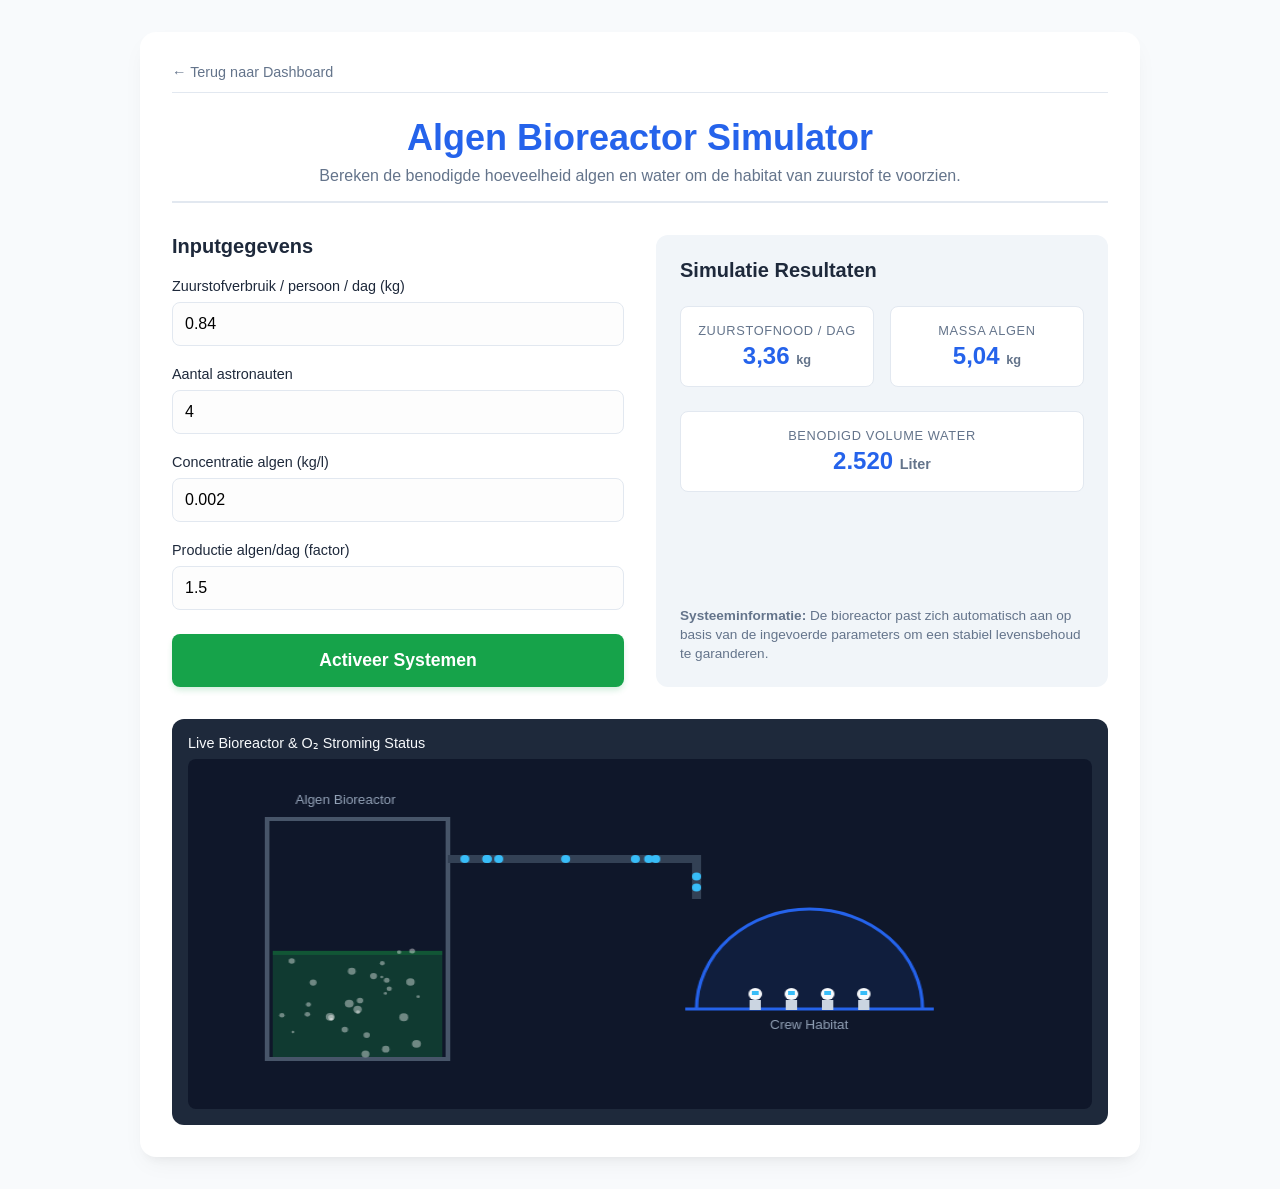
==== Algen.html @ 49cfaa6b "Add multiple simulation and visualization modules for lunar exploration - Implemented Catapult Traje" ====
<!DOCTYPE html>
<html lang="nl">
<head>
    <meta charset="UTF-8">
    <meta name="viewport" content="width=device-width, initial-scale=1.0">
    <title>Algen Bioreactor & Habitat Simulator</title>
    <link rel="stylesheet" href="style.css">
</head>
<body>

    <div class="container">
    <div class="nav-bar">
        <a href="index.html" class="nav-back-btn">← Terug naar Dashboard</a>
    </div>
    <header>
        <h1>Algen Bioreactor Simulator</h1>
            <p>Bereken de benodigde hoeveelheid algen en water om de habitat van zuurstof te voorzien.</p>
        </header>
        
        <div class="main-layout">
            <div>
                <h2 class="section-title">Inputgegevens</h2>
                
                <div class="input-group">
                    <label for="zuurstofverbruik">Zuurstofverbruik / persoon / dag (kg)</label>
                    <input type="number" id="zuurstofverbruik" value="0.84" step="0.01" min="0">
                </div>
                
                <div class="input-group">
                    <label for="astronauten">Aantal astronauten</label>
                    <input type="number" id="astronauten" value="4" step="1" min="0">
                </div>
                
                <div class="input-group">
                    <label for="concentratie">Concentratie algen (kg/l)</label>
                    <input type="number" id="concentratie" value="0.002" step="0.0001" min="0.00001">
                </div>
                
                <div class="input-group">
                    <label for="productie">Productie algen/dag (factor)</label>
                    <input type="number" id="productie" value="1.5" step="0.1" min="0">
                </div>
                
                <button class="launch-btn" id="launchBtn">Activeer Systemen</button>
            </div>
            
            <div class="output-card">
                <div>
                    <h2 class="section-title" style="color: var(--text-main); margin-bottom: 1.5rem;">Simulatie Resultaten</h2>
                    <div class="output-grid">
                        <div class="output-box">
                            <div class="label">Zuurstofnood / dag</div>
                            <div class="value"><span id="outZuurstofnood">0.00</span> <span style="font-size: 0.8rem; color: var(--text-muted);">kg</span></div>
                        </div>
                        <div class="output-box">
                            <div class="label">Massa algen</div>
                            <div class="value"><span id="outMassaAlgen">0.00</span> <span style="font-size: 0.8rem; color: var(--text-muted);">kg</span></div>
                        </div>
                        <div class="output-box" style="grid-column: span 2; margin-top: 0.5rem;">
                            <div class="label">Benodigd volume water</div>
                            <div class="value"><span id="outVolumeWater">0.00</span> <span style="font-size: 0.9rem; color: var(--text-muted);">Liter</span></div>
                        </div>
                    </div>
                </div>
                
                <div style="margin-top: 2rem; font-size: 0.85rem; color: var(--text-muted); line-height: 1.4;">
                    <strong>Systeeminformatie:</strong> De bioreactor past zich automatisch aan op basis van de ingevoerde parameters om een stabiel levensbehoud te garanderen.
                </div>
            </div>
            
            <div class="visualizer-container">
                <div class="visualizer-title">Live Bioreactor & O₂ Stroming Status</div>
                <canvas id="bioreactorCanvas" width="800" height="350"></canvas>
            </div>
        </div>
    </div>

    <script>
        // DOM Elementen koppelen
        const inputZuurstof = document.getElementById('zuurstofverbruik');
        const inputAstronauten = document.getElementById('astronauten');
        const inputConcentratie = document.getElementById('concentratie');
        const inputProductie = document.getElementById('productie');
        const launchBtn = document.getElementById('launchBtn');

        const outZuurstofnood = document.getElementById('outZuurstofnood');
        const outMassaAlgen = document.getElementById('outMassaAlgen');
        const outVolumeWater = document.getElementById('outVolumeWater');

        const canvas = document.getElementById('bioreactorCanvas');
        const ctx = canvas.getContext('2d');

        // Animatie variabelen
        let systemActive = true;
        let bubbles = [];
        let oxygenParticles = [];
        let dynamicWaterLevel = 0; // Groeit naar het juiste niveau toe

        // Bubbles generator voor in de bioreactor tank
        for(let i = 0; i < 30; i++) {
            bubbles.push({
                x: 80 + Math.random() * 140,
                y: Math.random() * 250 + 70,
                speed: 0.5 + Math.random() * 1.5,
                radius: 1 + Math.random() * 3
            });
        }

        // Berekeningen uitvoeren op basis van spreadsheet formules
        function calculate() {
            const zuurstofPerPersoon = parseFloat(inputZuurstof.value) || 0;
            const aantalAstronauten = parseFloat(inputAstronauten.value) || 0;
            const concentratie = parseFloat(inputConcentratie.value) || 1;
            const productieFactor = parseFloat(inputProductie.value) || 0;

            // Formules:
            // zuurstofnood/dag = aantal astronauten * zuurstofverbruik
            const zuurstofnood = aantalAstronauten * zuurstofPerPersoon;
            
            // massa algen = zuurstofnood * productie algen/dag factor
            const massaAlgen = zuurstofnood * productieFactor;
            
            // volume water = massa algen / concentratie algen
            const volumeWater = concentratie > 0 ? (massaAlgen / concentratie) : 0;

            // Updates naar het scherm schrijven (met nette decimalen)
            outZuurstofnood.textContent = zuurstofnood.toLocaleString('nl-NL', { minimumFractionDigits: 2, maximumFractionDigits: 2 });
            outMassaAlgen.textContent = massaAlgen.toLocaleString('nl-NL', { minimumFractionDigits: 2, maximumFractionDigits: 2 });
            outVolumeWater.textContent = volumeWater.toLocaleString('nl-NL', { minimumFractionDigits: 0, maximumFractionDigits: 0 });

            return { volumeWater, aantalAstronauten };
        }

        // Klik-event voor de activatieknop
        launchBtn.addEventListener('click', () => {
            systemActive = !systemActive;
            launchBtn.textContent = systemActive ? "Deactiveer Systemen" : "Activeer Systemen";
            launchBtn.style.backgroundColor = systemActive ? "var(--success)" : "var(--text-muted)";
        });

        // Automatisch herberekenen bij input wijzigingen
        [inputZuurstof, inputAstronauten, inputConcentratie, inputProductie].forEach(input => {
            input.addEventListener('input', calculate);
        });

        // Animatie Loop
        function drawSimulation() {
            const data = calculate();
            
            // Canvas opschonen
            ctx.clearRect(0, 0, canvas.width, canvas.height);

            // Doel-vloeistofhoogte bepalen op basis van het berekende water volume (geschaald)
            const targetLevel = Math.min(220, (data.volumeWater / 5000) * 220);
            dynamicWaterLevel += (targetLevel - dynamicWaterLevel) * 0.05; // Soepele transitie

            // --- 1. TEKEN DE BIOREACTOR TANK (LINKS) ---
            const tankX = 70;
            const tankY = 60;
            const tankWidth = 160;
            const tankHeight = 240;

            // Algenvloeistof binnenin de tank
            if (dynamicWaterLevel > 5) {
                ctx.fillStyle = 'rgba(22, 163, 74, 0.25)'; // Algen groen
                ctx.fillRect(tankX + 5, tankY + tankHeight - dynamicWaterLevel, tankWidth - 10, dynamicWaterLevel);
                
                // Extra felle groene gloed aan de oppervlakte
                ctx.fillStyle = 'rgba(21, 128, 61, 0.4)';
                ctx.fillRect(tankX + 5, tankY + tankHeight - dynamicWaterLevel, tankWidth - 10, 4);
            }

            // De glazen tank structuur zelf
            ctx.strokeStyle = '#475569';
            ctx.lineWidth = 4;
            ctx.strokeRect(tankX, tankY, tankWidth, tankHeight);

            // Bellen animatie in de tank (alleen als het systeem actief is en er water is)
            if (systemActive && dynamicWaterLevel > 20) {
                bubbles.forEach(b => {
                    ctx.beginPath();
                    ctx.arc(b.x, b.y, b.radius, 0, 2 * Math.PI);
                    ctx.fillStyle = 'rgba(255, 255, 255, 0.4)';
                    ctx.fill();

                    // Beweeg omhoog
                    b.y -= b.speed;
                    // Reset bel naar de bodem als hij boven het waterniveau uitkomt
                    if (b.y < (tankY + tankHeight - dynamicWaterLevel)) {
                        b.y = tankY + tankHeight - 5;
                        b.x = tankX + 10 + Math.random() * (tankWidth - 20);
                    }
                });
            }

            // Tank Labels
            ctx.fillStyle = '#94a3b8';
            ctx.font = '12px sans-serif';
            ctx.fillText("Algen Bioreactor", tankX + 25, tankY - 15);

            // --- 2. TEKEN DE TRANSITIE-LEIDINGEN ---
            ctx.beginPath();
            ctx.moveTo(tankX + tankWidth, tankY + 40);
            ctx.lineTo(450, tankY + 40);
            ctx.lineTo(450, 140);
            ctx.strokeStyle = '#334155';
            ctx.lineWidth = 8;
            ctx.stroke();

            // Zuurstofdeeltjes die door de buis stromen naar de habitat
            if (systemActive && data.aantalAstronauten > 0 && data.volumeWater > 0) {
                if (Math.random() < 0.15) {
                    oxygenParticles.push({ progress: 0, speed: 0.01 + Math.random() * 0.01 });
                }

                oxygenParticles.forEach((p, index) => {
                    p.progress += p.speed;
                    if (p.progress > 1) {
                        oxygenParticles.splice(index, 1);
                        return;
                    }

                    // Bereken huidige positie op de knik-buis
                    let ox, oy;
                    if (p.progress < 0.7) {
                        // Horizontaal segment
                        let segmentProg = p.progress / 0.7;
                        ox = (tankX + tankWidth) + segmentProg * (450 - (tankX + tankWidth));
                        oy = tankY + 40;
                    } else {
                        // Verticaal segment
                        let segmentProg = (p.progress - 0.7) / 0.3;
                        ox = 450;
                        oy = (tankY + 40) + segmentProg * (140 - (tankY + 40));
                    }

                    ctx.beginPath();
                    ctx.arc(ox, oy, 4, 0, 2 * Math.PI);
                    ctx.fillStyle = '#38bdf8'; // Zuurstof cyan/blauw
                    ctx.fill();
                });
            }

            // --- 3. TEKEN DE HABITAT / CREW (RECHTS) ---
            const habX = 450;
            const habY = 140;
            
            // Koepel / Habitat basis
            ctx.beginPath();
            ctx.arc(habX + 100, habY + 110, 100, Math.PI, 2 * Math.PI);
            ctx.fillStyle = 'rgba(37, 99, 235, 0.1)';
            ctx.fill();
            ctx.strokeStyle = '#2563eb';
            ctx.lineWidth = 3;
            ctx.stroke();

            // Grondlijn habitat
            ctx.beginPath();
            ctx.moveTo(habX - 10, habY + 110);
            ctx.lineTo(habX + 210, habY + 110);
            ctx.stroke();

            ctx.fillStyle = '#94a3b8';
            ctx.fillText("Crew Habitat", habX + 65, habY + 130);

            // Astronauten poppetjes tekenen op basis van aantal
            let actieveAstronauten = Math.min(8, data.aantalAstronauten); // Maximaal 8 visueel tekenen
            for (let i = 0; i < actieveAstronauten; i++) {
                let spacing = 160 / (actieveAstronauten + 1);
                let astX = habX + 20 + (spacing * (i + 1));
                let astY = habY + 95;

                // Hoofd
                ctx.beginPath();
                ctx.arc(astX, astY, 6, 0, 2 * Math.PI);
                ctx.fillStyle = '#f8fafc';
                ctx.fill();
                // Pak/Lichaam
                ctx.fillStyle = '#cbd5e1';
                ctx.fillRect(astX - 5, astY + 6, 10, 10);
                // Visor helm
                ctx.fillStyle = '#38bdf8';
                ctx.fillRect(astX - 3, astY - 3, 6, 4);
            }

            requestAnimationFrame(drawSimulation);
        }

        // Start het script direct op
        calculate();
        requestAnimationFrame(drawSimulation);
    </script>
</body>
</html>
---- style.css ----
:root {
            --primary: #2563eb;
            --primary-hover: #1d4ed8;
            --success: #16a34a;
            --success-hover: #15803d;
            --background: #f8fafc;
            --card-bg: #ffffff;
            --text-main: #1e293b;
            --text-muted: #64748b;
            --border: #e2e8f0;
        }

        * {
            box-sizing: border-box;
            margin: 0;
            padding: 0;
            font-family: 'Segoe UI', Tahoma, Geneva, Verdana, sans-serif;
        }

        body {
            background-color: var(--background);
            color: var(--text-main);
            padding: 2rem 1rem;
            display: flex;
            justify-content: center;
            align-items: center;
            min-height: 100vh;
        }

        .container {
            width: 100%;
            max-width: 1000px;
            background: var(--card-bg);
            padding: 2rem;
            border-radius: 16px;
            box-shadow: 0 10px 25px -5px rgba(0, 0, 0, 0.05), 0 8px 10px -6px rgba(0, 0, 0, 0.05);
        }

        header {
            margin-bottom: 2rem;
            text-align: center;
            border-bottom: 2px solid var(--border);
            padding-bottom: 1rem;
        }

        header h1 {
            color: var(--primary);
            font-size: 2.25rem;
            margin-bottom: 0.5rem;
        }

        header p {
            color: var(--text-muted);
            font-size: 1rem;
        }

        .main-layout {
            display: grid;
            grid-template-columns: 1fr;
            gap: 2rem;
        }

        @media (min-width: 768px) {
            .main-layout {
                grid-template-columns: 1fr 1fr;
            }
        }

        .section-title {
            font-size: 1.25rem;
            margin-bottom: 1.25rem;
            color: var(--text-main);
            font-weight: 600;
        }

        .input-group {
            margin-bottom: 1.25rem;
        }

        .input-group label {
            display: block;
            font-size: 0.9rem;
            font-weight: 500;
            margin-bottom: 0.5rem;
            color: var(--text-main);
        }

        .input-group input {
            width: 100%;
            padding: 0.75rem;
            border: 1px solid var(--border);
            border-radius: 8px;
            font-size: 1rem;
            transition: all 0.2s;
            background-color: #fdfdfd;
        }

        .input-group input:focus {
            outline: none;
            border-color: var(--primary);
            box-shadow: 0 0 0 3px rgba(37, 99, 213, 0.15);
        }

        .launch-btn {
            display: block;
            width: 100%;
            padding: 1rem;
            background-color: var(--success);
            color: white;
            border: none;
            border-radius: 8px;
            font-size: 1.1rem;
            font-weight: 600;
            cursor: pointer;
            transition: background 0.2s, transform 0.1s;
            box-shadow: 0 4px 6px -1px rgba(22, 163, 74, 0.2);
            margin-top: 1.5rem;
        }

        .launch-btn:hover {
            background-color: var(--success-hover);
        }

        .launch-btn:active {
            transform: scale(0.98);
        }

        .output-card {
            background: #f1f5f9;
            border-radius: 12px;
            padding: 1.5rem;
            height: fit-content;
            display: flex;
            flex-direction: column;
            justify-content: space-between;
            height: 100%;
        }

        .output-grid {
            display: grid;
            grid-template-columns: 1fr 1fr;
            gap: 1rem;
        }

        .output-box {
            background: var(--card-bg);
            padding: 1rem;
            border-radius: 8px;
            border: 1px solid var(--border);
            text-align: center;
        }

        .output-box .value {
            font-size: 1.5rem;
            font-weight: 700;
            color: var(--primary);
            margin-top: 0.25rem;
        }

        .output-box .label {
            font-size: 0.8rem;
            color: var(--text-muted);
            text-transform: uppercase;
            letter-spacing: 0.05em;
        }

        .visualizer-container {
            grid-column: 1 / -1;
            background: #1e293b;
            border-radius: 12px;
            padding: 1rem;
            display: flex;
            flex-direction: column;
            align-items: center;
        }

        .visualizer-title {
            color: #f8fafc;
            font-size: 0.9rem;
            align-self: flex-start;
            margin-bottom: 0.5rem;
            font-weight: 500;
        }

        canvas {
            width: 100%;
            height: 350px; /* Made slightly taller to fit data clearly */
            background: #0f172a;
            border-radius: 8px;
        }

        /* Shared Navigation Styles */
.nav-bar {
    display: flex;
    justify-content: flex-start;
    margin-bottom: 1.5rem;
    padding-bottom: 0.75rem;
    border-bottom: 1px solid var(--border);
}

.nav-back-btn {
    text-decoration: none;
    color: var(--text-muted);
    font-size: 0.9rem;
    font-weight: 500;
    transition: color 0.2s;
    display: inline-flex;
    align-items: center;
    gap: 0.5rem;
}

.nav-back-btn:hover {
    color: var(--primary);
}
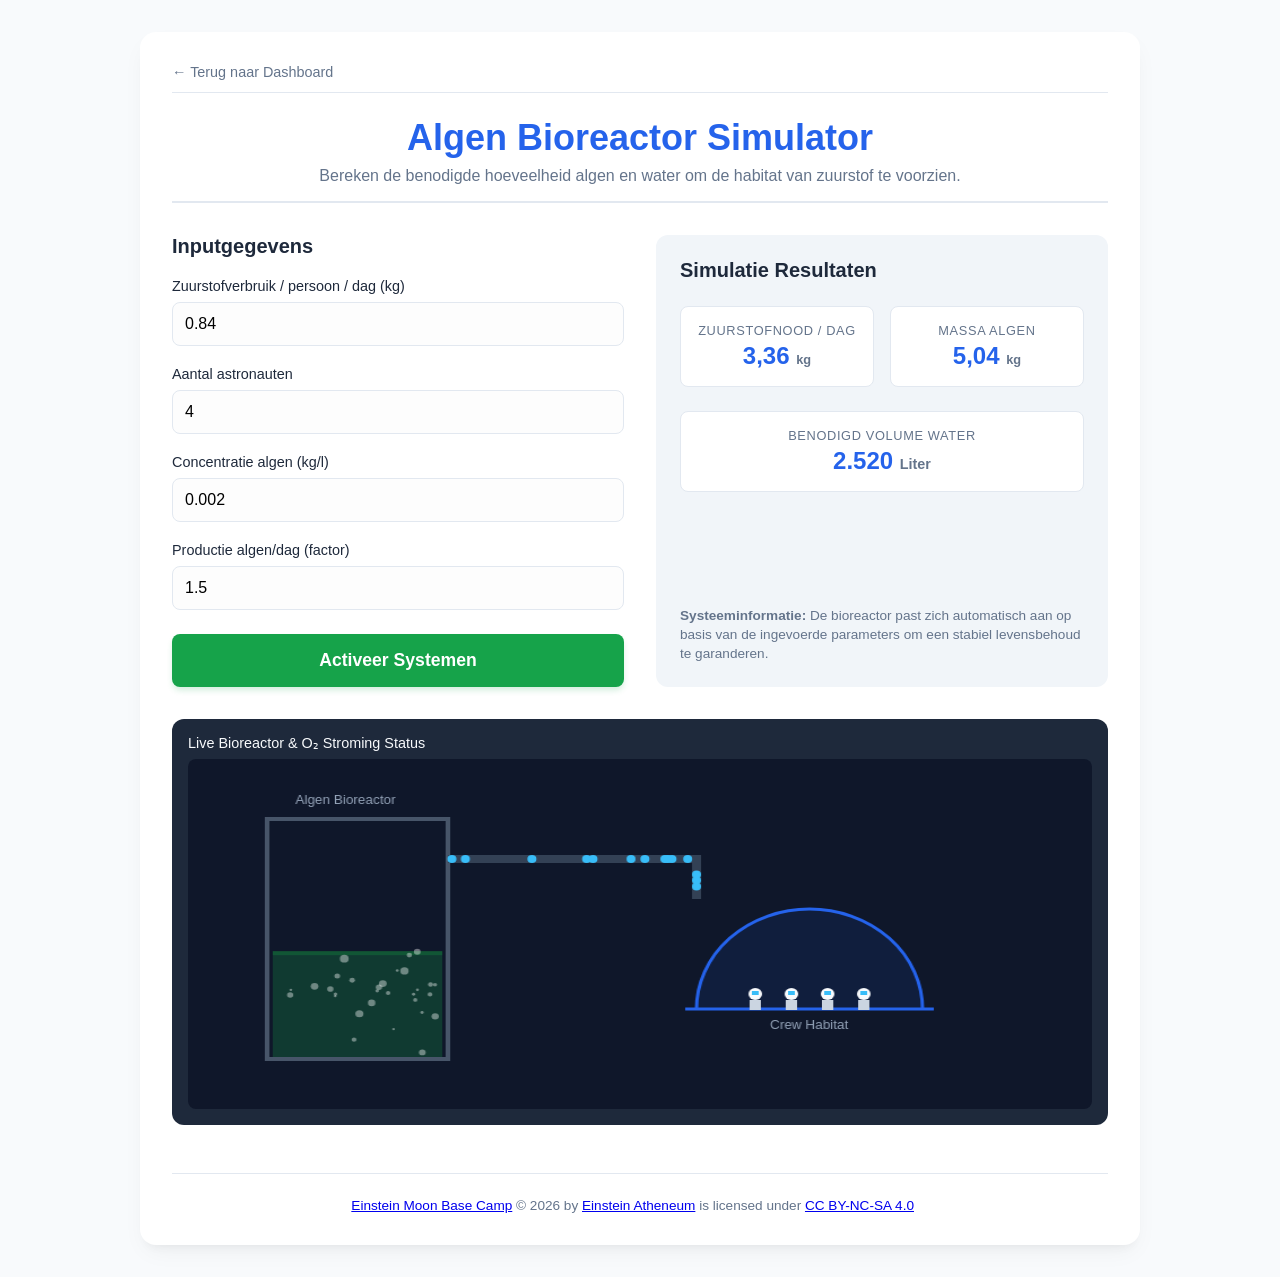
==== commit 975edb9e: "Add footer with licensing information to multiple HTML files" ====
--- a/Algen.html
+++ b/Algen.html
@@ -73,6 +73,13 @@
                 <canvas id="bioreactorCanvas" width="800" height="350"></canvas>
             </div>
         </div>
+        <footer style="margin-top: 3rem; padding-top: 1.5rem; border-top: 1px solid var(--border); text-align: center; color: var(--text-muted); font-size: 0.85rem;">
+    <a href="https://pieter-smets.github.io/Einstein-Moon-Base-Camp/">Einstein Moon Base Camp</a> 
+    © 2026 by <a href="https://example.com">Einstein Atheneum</a> is licensed under 
+    <a href="https://creativecommons.org/licenses/by-nc-sa/4.0/">CC BY-NC-SA 4.0</a>
+    <img src="https://mirrors.creativecommons.org/presskit/icons/cc.svg" alt="" 
+    style="max-width: 1em;max-height:1em;margin-left: .2em;"><img src="https://mirrors.creativecommons.org/presskit/icons/by.svg" alt="" style="max-width: 1em;max-height:1em;margin-left: .2em;"><img src="https://mirrors.creativecommons.org/presskit/icons/nc.svg" alt="" style="max-width: 1em;max-height:1em;margin-left: .2em;"><img src="https://mirrors.creativecommons.org/presskit/icons/sa.svg" alt="" style="max-width: 1em;max-height:1em;margin-left: .2em;">
+</footer>
     </div>
 
     <script>
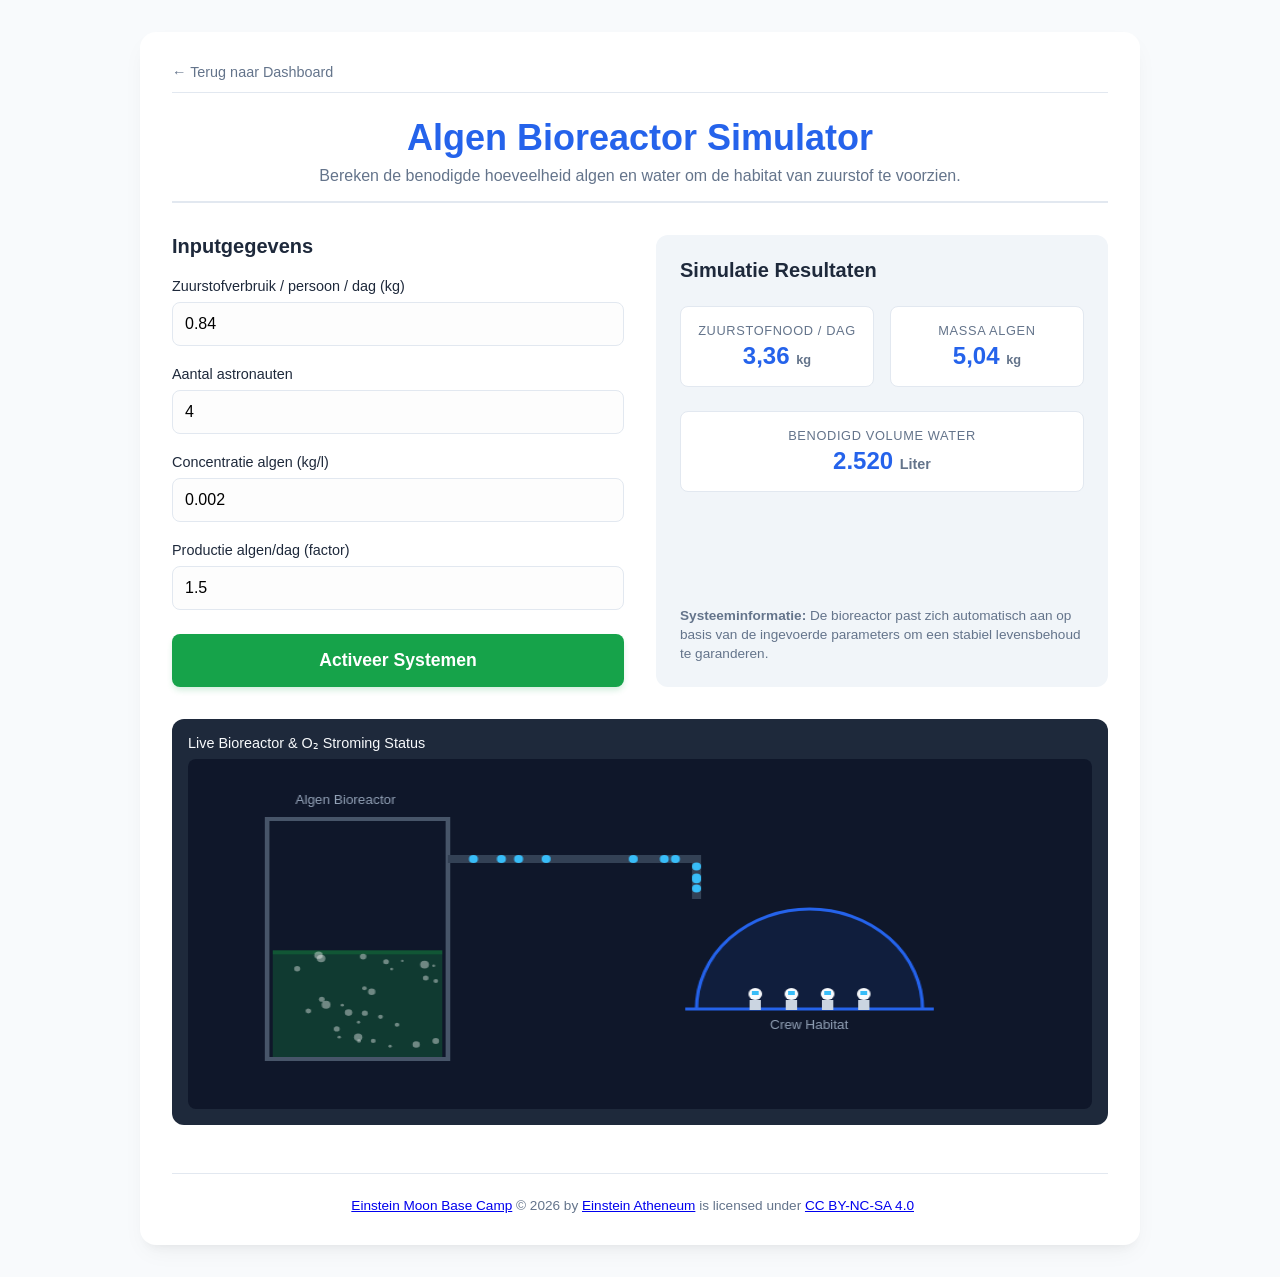
==== commit 76b57877: "Refactor HTML structure and styles for consistency across Habitability, Centrifuge, and Index pages;" ====
--- a/Algen.html
+++ b/Algen.html
@@ -1,85 +1,99 @@
 <!DOCTYPE html>
 <html lang="nl">
+
 <head>
     <meta charset="UTF-8">
     <meta name="viewport" content="width=device-width, initial-scale=1.0">
     <title>Algen Bioreactor & Habitat Simulator</title>
     <link rel="stylesheet" href="style.css">
 </head>
+
 <body>
 
     <div class="container">
-    <div class="nav-bar">
-        <a href="index.html" class="nav-back-btn">← Terug naar Dashboard</a>
-    </div>
-    <header>
-        <h1>Algen Bioreactor Simulator</h1>
+        <div class="nav-bar">
+            <a href="index.html" class="nav-back-btn">← Terug naar Dashboard</a>
+        </div>
+        <header>
+            <h1>Algen Bioreactor Simulator</h1>
             <p>Bereken de benodigde hoeveelheid algen en water om de habitat van zuurstof te voorzien.</p>
         </header>
-        
+
         <div class="main-layout">
             <div>
                 <h2 class="section-title">Inputgegevens</h2>
-                
+
                 <div class="input-group">
                     <label for="zuurstofverbruik">Zuurstofverbruik / persoon / dag (kg)</label>
                     <input type="number" id="zuurstofverbruik" value="0.84" step="0.01" min="0">
                 </div>
-                
+
                 <div class="input-group">
                     <label for="astronauten">Aantal astronauten</label>
                     <input type="number" id="astronauten" value="4" step="1" min="0">
                 </div>
-                
+
                 <div class="input-group">
                     <label for="concentratie">Concentratie algen (kg/l)</label>
                     <input type="number" id="concentratie" value="0.002" step="0.0001" min="0.00001">
                 </div>
-                
+
                 <div class="input-group">
                     <label for="productie">Productie algen/dag (factor)</label>
                     <input type="number" id="productie" value="1.5" step="0.1" min="0">
                 </div>
-                
+
                 <button class="launch-btn" id="launchBtn">Activeer Systemen</button>
             </div>
-            
+
             <div class="output-card">
                 <div>
-                    <h2 class="section-title" style="color: var(--text-main); margin-bottom: 1.5rem;">Simulatie Resultaten</h2>
+                    <h2 class="section-title" style="color: var(--text-main); margin-bottom: 1.5rem;">Simulatie
+                        Resultaten</h2>
                     <div class="output-grid">
                         <div class="output-box">
                             <div class="label">Zuurstofnood / dag</div>
-                            <div class="value"><span id="outZuurstofnood">0.00</span> <span style="font-size: 0.8rem; color: var(--text-muted);">kg</span></div>
+                            <div class="value"><span id="outZuurstofnood">0.00</span> <span
+                                    style="font-size: 0.8rem; color: var(--text-muted);">kg</span></div>
                         </div>
                         <div class="output-box">
                             <div class="label">Massa algen</div>
-                            <div class="value"><span id="outMassaAlgen">0.00</span> <span style="font-size: 0.8rem; color: var(--text-muted);">kg</span></div>
+                            <div class="value"><span id="outMassaAlgen">0.00</span> <span
+                                    style="font-size: 0.8rem; color: var(--text-muted);">kg</span></div>
                         </div>
                         <div class="output-box" style="grid-column: span 2; margin-top: 0.5rem;">
                             <div class="label">Benodigd volume water</div>
-                            <div class="value"><span id="outVolumeWater">0.00</span> <span style="font-size: 0.9rem; color: var(--text-muted);">Liter</span></div>
+                            <div class="value"><span id="outVolumeWater">0.00</span> <span
+                                    style="font-size: 0.9rem; color: var(--text-muted);">Liter</span></div>
                         </div>
                     </div>
                 </div>
-                
+
                 <div style="margin-top: 2rem; font-size: 0.85rem; color: var(--text-muted); line-height: 1.4;">
-                    <strong>Systeeminformatie:</strong> De bioreactor past zich automatisch aan op basis van de ingevoerde parameters om een stabiel levensbehoud te garanderen.
+                    <strong>Systeeminformatie:</strong> De bioreactor past zich automatisch aan op basis van de
+                    ingevoerde parameters om een stabiel levensbehoud te garanderen.
                 </div>
             </div>
-            
+
             <div class="visualizer-container">
                 <div class="visualizer-title">Live Bioreactor & O₂ Stroming Status</div>
                 <canvas id="bioreactorCanvas" width="800" height="350"></canvas>
             </div>
         </div>
-        <footer style="margin-top: 3rem; padding-top: 1.5rem; border-top: 1px solid var(--border); text-align: center; color: var(--text-muted); font-size: 0.85rem;">
-    <a href="https://pieter-smets.github.io/Einstein-Moon-Base-Camp/">Einstein Moon Base Camp</a> 
-    © 2026 by <a href="https://example.com">Einstein Atheneum</a> is licensed under 
-    <a href="https://creativecommons.org/licenses/by-nc-sa/4.0/">CC BY-NC-SA 4.0</a>
-    <img src="https://mirrors.creativecommons.org/presskit/icons/cc.svg" alt="" 
-    style="max-width: 1em;max-height:1em;margin-left: .2em;"><img src="https://mirrors.creativecommons.org/presskit/icons/by.svg" alt="" style="max-width: 1em;max-height:1em;margin-left: .2em;"><img src="https://mirrors.creativecommons.org/presskit/icons/nc.svg" alt="" style="max-width: 1em;max-height:1em;margin-left: .2em;"><img src="https://mirrors.creativecommons.org/presskit/icons/sa.svg" alt="" style="max-width: 1em;max-height:1em;margin-left: .2em;">
-</footer>
+        <footer
+            style="margin-top: 3rem; padding-top: 1.5rem; border-top: 1px solid var(--border); text-align: center; color: var(--text-muted); font-size: 0.85rem;">
+            <a href="https://pieter-smets.github.io/Einstein-Moon-Base-Camp/">Einstein Moon Base Camp</a>
+            © 2026 by <a href="https://example.com">Einstein Atheneum</a> is licensed under
+            <a href="https://creativecommons.org/licenses/by-nc-sa/4.0/">CC BY-NC-SA 4.0</a>
+            <img src="https://mirrors.creativecommons.org/presskit/icons/cc.svg" alt=""
+                style="max-width: 1em;max-height:1em;margin-left: .2em;"><img
+                src="https://mirrors.creativecommons.org/presskit/icons/by.svg" alt=""
+                style="max-width: 1em;max-height:1em;margin-left: .2em;"><img
+                src="https://mirrors.creativecommons.org/presskit/icons/nc.svg" alt=""
+                style="max-width: 1em;max-height:1em;margin-left: .2em;"><img
+                src="https://mirrors.creativecommons.org/presskit/icons/sa.svg" alt=""
+                style="max-width: 1em;max-height:1em;margin-left: .2em;">
+        </footer>
     </div>
 
     <script>
@@ -104,7 +118,7 @@
         let dynamicWaterLevel = 0; // Groeit naar het juiste niveau toe
 
         // Bubbles generator voor in de bioreactor tank
-        for(let i = 0; i < 30; i++) {
+        for (let i = 0; i < 30; i++) {
             bubbles.push({
                 x: 80 + Math.random() * 140,
                 y: Math.random() * 250 + 70,
@@ -123,10 +137,10 @@
             // Formules:
             // zuurstofnood/dag = aantal astronauten * zuurstofverbruik
             const zuurstofnood = aantalAstronauten * zuurstofPerPersoon;
-            
+
             // massa algen = zuurstofnood * productie algen/dag factor
             const massaAlgen = zuurstofnood * productieFactor;
-            
+
             // volume water = massa algen / concentratie algen
             const volumeWater = concentratie > 0 ? (massaAlgen / concentratie) : 0;
 
@@ -153,7 +167,7 @@
         // Animatie Loop
         function drawSimulation() {
             const data = calculate();
-            
+
             // Canvas opschonen
             ctx.clearRect(0, 0, canvas.width, canvas.height);
 
@@ -171,7 +185,7 @@
             if (dynamicWaterLevel > 5) {
                 ctx.fillStyle = 'rgba(22, 163, 74, 0.25)'; // Algen groen
                 ctx.fillRect(tankX + 5, tankY + tankHeight - dynamicWaterLevel, tankWidth - 10, dynamicWaterLevel);
-                
+
                 // Extra felle groene gloed aan de oppervlakte
                 ctx.fillStyle = 'rgba(21, 128, 61, 0.4)';
                 ctx.fillRect(tankX + 5, tankY + tankHeight - dynamicWaterLevel, tankWidth - 10, 4);
@@ -251,7 +265,7 @@
             // --- 3. TEKEN DE HABITAT / CREW (RECHTS) ---
             const habX = 450;
             const habY = 140;
-            
+
             // Koepel / Habitat basis
             ctx.beginPath();
             ctx.arc(habX + 100, habY + 110, 100, Math.PI, 2 * Math.PI);
@@ -298,4 +312,5 @@
         requestAnimationFrame(drawSimulation);
     </script>
 </body>
+
 </html>
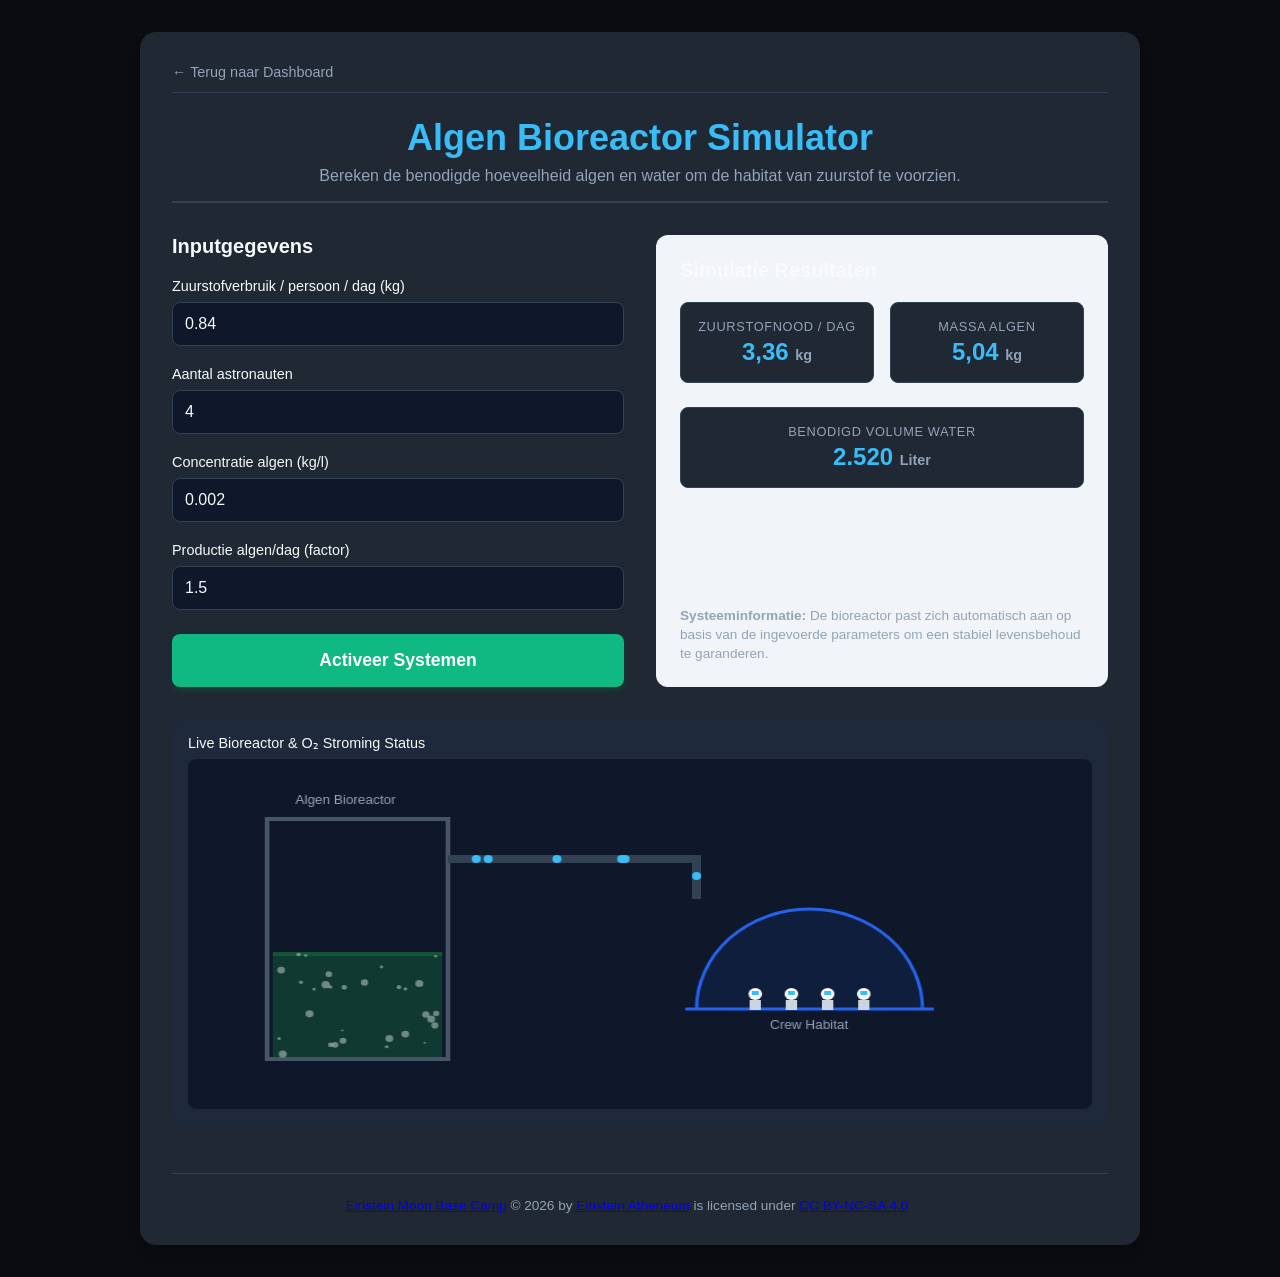
==== commit 9659f847: "Refactor HTML and CSS for improved structure and styling; centralized styles and enhanced component " ====
--- a/Algen.html
+++ b/Algen.html
@@ -48,28 +48,28 @@
 
             <div class="output-card">
                 <div>
-                    <h2 class="section-title" style="color: var(--text-main); margin-bottom: 1.5rem;">Simulatie
+                    <h2 class="section-title">Simulatie
                         Resultaten</h2>
                     <div class="output-grid">
                         <div class="output-box">
                             <div class="label">Zuurstofnood / dag</div>
                             <div class="value"><span id="outZuurstofnood">0.00</span> <span
-                                    style="font-size: 0.8rem; color: var(--text-muted);">kg</span></div>
+                                    class="small-muted">kg</span></div>
                         </div>
                         <div class="output-box">
                             <div class="label">Massa algen</div>
                             <div class="value"><span id="outMassaAlgen">0.00</span> <span
-                                    style="font-size: 0.8rem; color: var(--text-muted);">kg</span></div>
+                                    class="small-muted">kg</span></div>
                         </div>
-                        <div class="output-box" style="grid-column: span 2; margin-top: 0.5rem;">
+                        <div class="output-box span-2">
                             <div class="label">Benodigd volume water</div>
                             <div class="value"><span id="outVolumeWater">0.00</span> <span
-                                    style="font-size: 0.9rem; color: var(--text-muted);">Liter</span></div>
+                                    class="small-muted">Liter</span></div>
                         </div>
                     </div>
                 </div>
 
-                <div style="margin-top: 2rem; font-size: 0.85rem; color: var(--text-muted); line-height: 1.4;">
+                <div class="note">
                     <strong>Systeeminformatie:</strong> De bioreactor past zich automatisch aan op basis van de
                     ingevoerde parameters om een stabiel levensbehoud te garanderen.
                 </div>
@@ -80,19 +80,14 @@
                 <canvas id="bioreactorCanvas" width="800" height="350"></canvas>
             </div>
         </div>
-        <footer
-            style="margin-top: 3rem; padding-top: 1.5rem; border-top: 1px solid var(--border); text-align: center; color: var(--text-muted); font-size: 0.85rem;">
+        <footer class="site-footer">
             <a href="https://pieter-smets.github.io/Einstein-Moon-Base-Camp/">Einstein Moon Base Camp</a>
             © 2026 by <a href="https://example.com">Einstein Atheneum</a> is licensed under
             <a href="https://creativecommons.org/licenses/by-nc-sa/4.0/">CC BY-NC-SA 4.0</a>
-            <img src="https://mirrors.creativecommons.org/presskit/icons/cc.svg" alt=""
-                style="max-width: 1em;max-height:1em;margin-left: .2em;"><img
-                src="https://mirrors.creativecommons.org/presskit/icons/by.svg" alt=""
-                style="max-width: 1em;max-height:1em;margin-left: .2em;"><img
-                src="https://mirrors.creativecommons.org/presskit/icons/nc.svg" alt=""
-                style="max-width: 1em;max-height:1em;margin-left: .2em;"><img
-                src="https://mirrors.creativecommons.org/presskit/icons/sa.svg" alt=""
-                style="max-width: 1em;max-height:1em;margin-left: .2em;">
+            <img class="cc-icon" src="https://mirrors.creativecommons.org/presskit/icons/cc.svg" alt="">
+            <img class="cc-icon" src="https://mirrors.creativecommons.org/presskit/icons/by.svg" alt="">
+            <img class="cc-icon" src="https://mirrors.creativecommons.org/presskit/icons/nc.svg" alt="">
+            <img class="cc-icon" src="https://mirrors.creativecommons.org/presskit/icons/sa.svg" alt="">
         </footer>
     </div>
 
--- a/style.css
+++ b/style.css
@@ -1,14 +1,22 @@
 :root {
-            --primary: #2563eb;
-            --primary-hover: #1d4ed8;
-            --success: #16a34a;
-            --success-hover: #15803d;
-            --background: #f8fafc;
-            --card-bg: #ffffff;
-            --text-main: #1e293b;
-            --text-muted: #64748b;
-            --border: #e2e8f0;
-        }
+    /* Core Dashboard Colors */
+    --background: #0b0c10;    /* Deep space black (matches your Moon Map perfectly) */
+    --card-bg: #1f2833;       /* Dark slate for cards, panels, and containers */
+    
+    /* Typography */
+    --text-main: #f8fafc;     /* Bright crisp white for high readability */
+    --text-muted: #94a3b8;    /* Soft gray for secondary text and descriptions */
+    
+    /* Accents & UI Elements */
+    --primary: #38bdf8;       /* Neon telemetry blue for links and highlights */
+    --primary-hover: #0284c7; /* Darker blue for button hover states */
+    --success: #10b981;       /* Emerald green for positive output values */
+    --success-hover: #059669; /* Darker green */
+    --border: #334155;        /* Subtle dark borders to separate content cleanly */
+}
+
+/* Fix input fields for Dark Mode */
+
 
         * {
             box-sizing: border-box;
@@ -211,4 +219,408 @@
 
 .nav-back-btn:hover {
     color: var(--primary);
-}+}
+
+/* --- Fix for Input Fields (Dark Mode) --- */
+.input-group input,
+input[type="number"], 
+input[type="text"] {
+    background-color: #0f172a !important; /* Dark background */
+    color: #f8fafc !important;            /* White text */
+    border: 1px solid #334155 !important; /* Subtle dark border */
+    border-radius: 8px;
+    padding: 0.75rem;
+    font-size: 1rem;
+    width: 100%;
+}
+
+/* Glowing effect when clicking on the input box */
+.input-group input:focus,
+input[type="number"]:focus, 
+input[type="text"]:focus {
+    outline: none;
+    border-color: #38bdf8 !important;     /* Neon blue border */
+    background-color: #1e293b !important; /* Slightly lighter background when active */
+    box-shadow: 0 0 0 3px rgba(56, 189, 248, 0.15) !important;
+}
+
+/* Centralized styles extracted from individual pages */
+
+/* Dashboard menu cards (from index.html) */
+.menu-grid {
+    display: grid;
+    grid-template-columns: 1fr;
+    gap: 1.5rem;
+    margin-top: 2rem;
+}
+
+@media (min-width: 768px) {
+    .menu-grid {
+        grid-template-columns: 1fr 1fr;
+    }
+}
+
+.menu-card {
+    background: var(--card-bg);
+    border: 1px solid var(--border);
+    border-radius: 12px;
+    padding: 1.5rem;
+    text-decoration: none;
+    color: var(--text-main);
+    transition: all 0.2s ease-in-out;
+    display: flex;
+    flex-direction: column;
+    justify-content: space-between;
+}
+
+.menu-card:hover {
+    transform: translateY(-4px);
+    border-color: var(--primary);
+    box-shadow: 0 10px 15px -3px rgba(37, 99, 235, 0.1);
+}
+
+.card-header {
+    display: flex;
+    align-items: center;
+    gap: 1rem;
+    margin-bottom: 0.75rem;
+}
+
+.card-icon {
+    font-size: 2rem;
+    background: #f1f5f9;
+    padding: 0.5rem;
+    border-radius: 8px;
+}
+
+.card-title {
+    font-size: 1.25rem;
+    font-weight: 600;
+    color: var(--primary);
+}
+
+.card-desc {
+    color: var(--text-muted);
+    font-size: 0.95rem;
+    line-height: 1.4;
+}
+
+.card-footer {
+    margin-top: 1.5rem;
+    font-size: 0.85rem;
+    font-weight: 600;
+    color: var(--primary);
+    display: flex;
+    align-items: center;
+    gap: 0.25rem;
+}
+
+/* Page wrapper utility used by map pages */
+.page-wrapper {
+    margin: 2rem auto;
+    max-width: 1100px;
+    height: auto;
+}
+
+/* Site footer extracted from index.html */
+.site-footer {
+    margin-top: 3rem;
+    padding-top: 1.5rem;
+    border-top: 1px solid var(--border);
+    text-align: center;
+    color: var(--text-muted);
+    font-size: 0.85rem;
+}
+
+/* Generic page header helper */
+.page-header h1 {
+    color: var(--primary);
+    font-size: 2.25rem;
+    margin-bottom: 0.5rem;
+}
+
+.page-header p {
+    color: var(--text-muted);
+}
+
+/* Centrifuge page (scoped) */
+.centrifuge .grid-layout {
+    display: grid;
+    grid-template-columns: 1fr 1fr;
+    gap: 2rem;
+    margin-top: 1.5rem;
+}
+
+.centrifuge .inputs-section h3,
+.centrifuge .outputs-section h3 {
+    margin-bottom: 1rem;
+    color: var(--primary);
+}
+
+.centrifuge .input-group {
+    margin-bottom: 1.5rem;
+}
+
+.centrifuge .input-group label {
+    display: block;
+    margin-bottom: 0.5rem;
+    font-weight: 600;
+    color: var(--text-main);
+}
+
+.centrifuge canvas {
+    width: 100%;
+    max-width: 350px;
+    height: 350px;
+    background-color: transparent;
+    display: block;
+    margin: 0 auto;
+}
+
+@media (max-width: 768px) {
+    .centrifuge .grid-layout {
+        grid-template-columns: 1fr;
+    }
+}
+
+/* Habitability page (scoped) */
+.habitability {
+    font-family: Arial, sans-serif;
+    background-color: #1a1a2e;
+    color: #fff;
+    display: flex;
+    padding: 20px;
+    margin: 0;
+    height: 95vh;
+}
+
+.habitability .sidebar {
+    width: 300px;
+    padding: 20px;
+    background-color: #16213e;
+    border-radius: 10px;
+    margin-right: 20px;
+    height: fit-content;
+}
+
+.habitability .map-view {
+    flex-grow: 1;
+    display: flex;
+    flex-direction: column;
+    align-items: center;
+    justify-content: center;
+    background-color: #0f3460;
+    border-radius: 10px;
+    padding: 20px;
+    position: relative;
+}
+
+.habitability input[type="range"] {
+    width: 100%;
+    margin: 10px 0 20px 0;
+}
+
+.habitability input[type="number"] {
+    width: 90%;
+    padding: 8px;
+    margin-bottom: 15px;
+    background: #1a1a2e;
+    color: white;
+    border: 1px solid #0f3460;
+    border-radius: 4px;
+}
+
+.habitability button.action-btn {
+    background-color: #e94560;
+    color: white;
+    border: none;
+    padding: 12px;
+    width: 100%;
+    cursor: pointer;
+    font-weight: bold;
+    border-radius: 5px;
+    font-size: 14px;
+}
+
+.habitability button.action-btn:hover {
+    background-color: #ff5775;
+}
+
+.habitability img {
+    max-height: 65vh;
+    max-width: 100%;
+    border-radius: 5px;
+    box-shadow: 0px 4px 15px rgba(0, 0, 0, 0.5);
+}
+
+.habitability #status-text {
+    font-size: 16px;
+    color: #8a99ad;
+    font-weight: bold;
+}
+
+.habitability .toggle-container {
+    margin-top: 20px;
+    display: none;
+    background: #16213e;
+    border-radius: 8px;
+    padding: 5px;
+}
+
+.habitability .toggle-btn {
+    background: transparent;
+    border: none;
+    color: #8a99ad;
+    padding: 10px 20px;
+    cursor: pointer;
+    font-weight: bold;
+    border-radius: 5px;
+    transition: 0.3s;
+}
+
+.habitability .toggle-btn.active {
+    background: #0f3460;
+    color: white;
+    box-shadow: 0px 2px 5px rgba(0, 0, 0, 0.3);
+}
+
+.habitability .toggle-btn:hover:not(.active) {
+    color: white;
+}
+
+.habitability .comm-badge {
+    display: none;
+    background: #16213e;
+    padding: 12px 25px;
+    border-radius: 30px;
+    margin-bottom: 15px;
+    font-weight: bold;
+    align-items: center;
+}
+
+/* MoonMap / Leaflet scoped styles */
+.moonmap #map-container {
+    display: block;
+    height: 55vh;
+    width: 100%;
+    position: relative;
+    margin-top: 1rem;
+}
+
+.moonmap #map { 
+    height: 100%; 
+    width: 100%; 
+    background-color: #1e293b; /* Fallback palette color matching style.css */
+    border: 2px solid var(--border);
+    border-radius: 12px;
+    box-shadow: 0px 10px 25px rgba(0,0,0,0.05);
+}
+
+.moonmap .coordinate-bar {
+    display: flex;
+    gap: 1rem;
+    margin: 1.5rem 0;
+    align-items: flex-end;
+    flex-wrap: wrap;
+    background: var(--card-bg);
+    padding: 1.25rem;
+    border: 1px solid var(--border);
+    border-radius: 12px;
+}
+
+.moonmap .coord-input-group {
+    flex: 1;
+    min-width: 140px;
+}
+
+.moonmap .coord-input-group label {
+    display: block;
+    color: var(--text-muted);
+    font-size: 0.8rem;
+    margin-bottom: 0.4rem;
+    text-transform: uppercase;
+    letter-spacing: 0.05em;
+    font-weight: 600;
+}
+
+.moonmap .coord-input-group input {
+    width: 100%;
+    padding: 0.75rem;
+    border: 1px solid var(--border);
+    border-radius: 8px;
+    background: var(--background);
+    color: var(--text-main);
+    font-size: 1rem;
+}
+
+.moonmap .go-btn {
+    padding: 0.75rem 1.5rem;
+    background-color: var(--primary);
+    color: #ffffff;
+    font-weight: bold;
+    border: none;
+    border-radius: 8px;
+    cursor: pointer;
+    height: 45px;
+    transition: background-color 0.2s, transform 0.1s;
+}
+
+.moonmap .go-btn:hover {
+    background-color: var(--primary-hover);
+}
+
+.moonmap .go-btn:active {
+    transform: scale(0.98);
+}
+
+.leaflet-control-layers {
+    background: var(--card-bg) !important;
+    color: var(--text-main) !important;
+    border: 1px solid var(--border) !important;
+    border-radius: 8px !important;
+    padding: 8px 12px !important;
+    font-family: inherit !important;
+    font-size: 0.85rem !important;
+    box-shadow: 0px 4px 15px rgba(0, 0, 0, 0.08) !important;
+}
+
+/* Moonmap-specific nav/link header overrides */
+.moonmap .nav-back-btn {
+    text-decoration: none;
+    color: var(--primary);
+    font-weight: bold;
+}
+
+/* Small utility for page titles used across pages */
+.page-title {
+    margin-top: 1rem;
+    text-align: center;
+    color: var(--text-main);
+}
+
+/* Popup info styling for Leaflet popups */
+.popup-info {
+    color: var(--text-main);
+    font-family: sans-serif;
+    font-size: 0.9rem;
+    line-height: 1.4;
+}
+.popup-info .popup-title {
+    color: var(--primary);
+    font-weight: 700;
+}
+.popup-info .popup-meta {
+    color: var(--text-muted);
+}
+
+/* CC icon helper */
+.cc-icon { max-width: 1em; max-height: 1em; margin-left: .2em; }
+
+/* Small utilities */
+.divider { border: 1px solid #0f3460; margin: 20px 0; }
+.hidden { display: none; }
+.comm-text { margin-left: 5px; color: #8a99ad; }
+.note { margin-top: 2rem; font-size: 0.85rem; color: var(--text-muted); line-height: 1.4; }
+
+.small-muted { font-size: 0.9rem; color: var(--text-muted); }
+.span-2 { grid-column: span 2; margin-top: 0.5rem; }
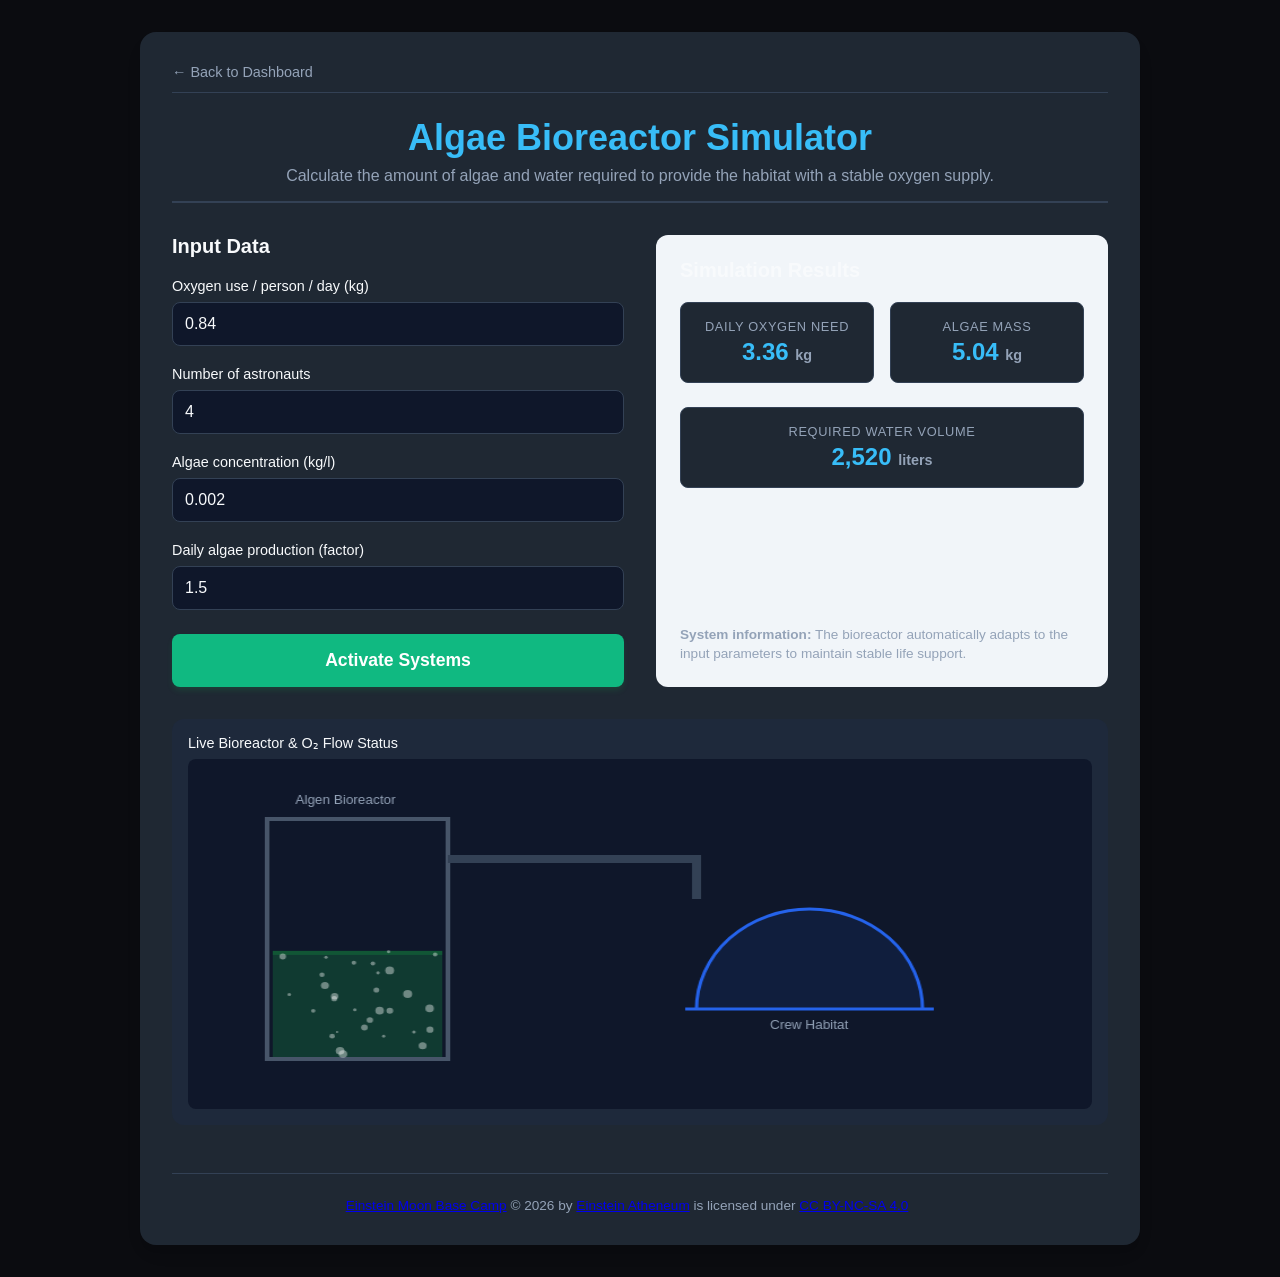
==== commit 780ca808: "Update language and text for consistency across multiple HTML files; translated Dutch to English for" ====
--- a/Algen.html
+++ b/Algen.html
@@ -1,10 +1,10 @@
 <!DOCTYPE html>
-<html lang="nl">
+<html lang="en">
 
 <head>
     <meta charset="UTF-8">
     <meta name="viewport" content="width=device-width, initial-scale=1.0">
-    <title>Algen Bioreactor & Habitat Simulator</title>
+    <title>Algae Bioreactor & Habitat Simulator</title>
     <link rel="stylesheet" href="style.css">
 </head>
 
@@ -12,71 +12,69 @@
 
     <div class="container">
         <div class="nav-bar">
-            <a href="index.html" class="nav-back-btn">← Terug naar Dashboard</a>
+            <a href="index.html" class="nav-back-btn">← Back to Dashboard</a>
         </div>
         <header>
-            <h1>Algen Bioreactor Simulator</h1>
-            <p>Bereken de benodigde hoeveelheid algen en water om de habitat van zuurstof te voorzien.</p>
+            <h1>Algae Bioreactor Simulator</h1>
+            <p>Calculate the amount of algae and water required to provide the habitat with a stable oxygen supply.</p>
         </header>
 
         <div class="main-layout">
             <div>
-                <h2 class="section-title">Inputgegevens</h2>
+                <h2 class="section-title">Input Data</h2>
 
                 <div class="input-group">
-                    <label for="zuurstofverbruik">Zuurstofverbruik / persoon / dag (kg)</label>
-                    <input type="number" id="zuurstofverbruik" value="0.84" step="0.01" min="0">
+                    <label for="oxygenUse">Oxygen use / person / day (kg)</label>
+                    <input type="number" id="oxygenUse" value="0.84" step="0.01" min="0">
                 </div>
 
                 <div class="input-group">
-                    <label for="astronauten">Aantal astronauten</label>
-                    <input type="number" id="astronauten" value="4" step="1" min="0">
+                    <label for="astronautCount">Number of astronauts</label>
+                    <input type="number" id="astronautCount" value="4" step="1" min="0">
                 </div>
 
                 <div class="input-group">
-                    <label for="concentratie">Concentratie algen (kg/l)</label>
-                    <input type="number" id="concentratie" value="0.002" step="0.0001" min="0.00001">
+                    <label for="algaeConcentration">Algae concentration (kg/l)</label>
+                    <input type="number" id="algaeConcentration" value="0.002" step="0.0001" min="0.00001">
                 </div>
 
                 <div class="input-group">
-                    <label for="productie">Productie algen/dag (factor)</label>
-                    <input type="number" id="productie" value="1.5" step="0.1" min="0">
-                </div>
-
-                <button class="launch-btn" id="launchBtn">Activeer Systemen</button>
+                    <label for="productionRate">Daily algae production (factor)</label>
+                    <input type="number" id="productionRate" value="1.5" step="0.1" min="0">
+                </div>
+
+                <button class="launch-btn" id="launchBtn">Activate Systems</button>
             </div>
 
             <div class="output-card">
                 <div>
-                    <h2 class="section-title">Simulatie
-                        Resultaten</h2>
+                    <h2 class="section-title">Simulation Results</h2>
                     <div class="output-grid">
                         <div class="output-box">
-                            <div class="label">Zuurstofnood / dag</div>
-                            <div class="value"><span id="outZuurstofnood">0.00</span> <span
+                            <div class="label">Daily oxygen need</div>
+                            <div class="value"><span id="outOxygenNeed">0.00</span> <span
                                     class="small-muted">kg</span></div>
                         </div>
                         <div class="output-box">
-                            <div class="label">Massa algen</div>
-                            <div class="value"><span id="outMassaAlgen">0.00</span> <span
+                            <div class="label">Algae mass</div>
+                            <div class="value"><span id="outAlgaeMass">0.00</span> <span
                                     class="small-muted">kg</span></div>
                         </div>
                         <div class="output-box span-2">
-                            <div class="label">Benodigd volume water</div>
+                            <div class="label">Required water volume</div>
                             <div class="value"><span id="outVolumeWater">0.00</span> <span
-                                    class="small-muted">Liter</span></div>
+                                    class="small-muted">liters</span></div>
                         </div>
                     </div>
                 </div>
 
                 <div class="note">
-                    <strong>Systeeminformatie:</strong> De bioreactor past zich automatisch aan op basis van de
-                    ingevoerde parameters om een stabiel levensbehoud te garanderen.
+                    <strong>System information:</strong> The bioreactor automatically adapts to the input parameters to maintain stable life support.
                 </div>
             </div>
 
             <div class="visualizer-container">
-                <div class="visualizer-title">Live Bioreactor & O₂ Stroming Status</div>
+                <div class="visualizer-title">Live Bioreactor & O₂ Flow Status</div>
                 <canvas id="bioreactorCanvas" width="800" height="350"></canvas>
             </div>
         </div>
@@ -92,27 +90,27 @@
     </div>
 
     <script>
-        // DOM Elementen koppelen
-        const inputZuurstof = document.getElementById('zuurstofverbruik');
-        const inputAstronauten = document.getElementById('astronauten');
-        const inputConcentratie = document.getElementById('concentratie');
-        const inputProductie = document.getElementById('productie');
+        // Connect DOM elements
+        const inputOxygen = document.getElementById('oxygenUse');
+        const inputAstronauts = document.getElementById('astronautCount');
+        const inputConcentration = document.getElementById('algaeConcentration');
+        const inputProduction = document.getElementById('productionRate');
         const launchBtn = document.getElementById('launchBtn');
 
-        const outZuurstofnood = document.getElementById('outZuurstofnood');
-        const outMassaAlgen = document.getElementById('outMassaAlgen');
+        const outOxygenNeed = document.getElementById('outOxygenNeed');
+        const outAlgaeMass = document.getElementById('outAlgaeMass');
         const outVolumeWater = document.getElementById('outVolumeWater');
 
         const canvas = document.getElementById('bioreactorCanvas');
         const ctx = canvas.getContext('2d');
 
-        // Animatie variabelen
+        // Animation variables
         let systemActive = true;
         let bubbles = [];
         let oxygenParticles = [];
-        let dynamicWaterLevel = 0; // Groeit naar het juiste niveau toe
-
-        // Bubbles generator voor in de bioreactor tank
+        let dynamicWaterLevel = 0; // Rises toward the target level
+
+        // Bubbles generator for the bioreactor tank
         for (let i = 0; i < 30; i++) {
             bubbles.push({
                 x: 80 + Math.random() * 140,
@@ -122,53 +120,53 @@
             });
         }
 
-        // Berekeningen uitvoeren op basis van spreadsheet formules
+        // Calculate values based on spreadsheet formulas
         function calculate() {
-            const zuurstofPerPersoon = parseFloat(inputZuurstof.value) || 0;
-            const aantalAstronauten = parseFloat(inputAstronauten.value) || 0;
-            const concentratie = parseFloat(inputConcentratie.value) || 1;
-            const productieFactor = parseFloat(inputProductie.value) || 0;
-
-            // Formules:
-            // zuurstofnood/dag = aantal astronauten * zuurstofverbruik
-            const zuurstofnood = aantalAstronauten * zuurstofPerPersoon;
-
-            // massa algen = zuurstofnood * productie algen/dag factor
-            const massaAlgen = zuurstofnood * productieFactor;
-
-            // volume water = massa algen / concentratie algen
-            const volumeWater = concentratie > 0 ? (massaAlgen / concentratie) : 0;
-
-            // Updates naar het scherm schrijven (met nette decimalen)
-            outZuurstofnood.textContent = zuurstofnood.toLocaleString('nl-NL', { minimumFractionDigits: 2, maximumFractionDigits: 2 });
-            outMassaAlgen.textContent = massaAlgen.toLocaleString('nl-NL', { minimumFractionDigits: 2, maximumFractionDigits: 2 });
-            outVolumeWater.textContent = volumeWater.toLocaleString('nl-NL', { minimumFractionDigits: 0, maximumFractionDigits: 0 });
-
-            return { volumeWater, aantalAstronauten };
+            const oxygenPerPerson = parseFloat(inputOxygen.value) || 0;
+            const astronautCount = parseFloat(inputAstronauts.value) || 0;
+            const concentration = parseFloat(inputConcentration.value) || 1;
+            const productionFactor = parseFloat(inputProduction.value) || 0;
+
+            // Formula:
+            // daily oxygen demand = astronaut count * oxygen use per person
+            const oxygenNeed = astronautCount * oxygenPerPerson;
+
+            // algae mass = oxygen need * daily algae production factor
+            const algaeMass = oxygenNeed * productionFactor;
+
+            // water volume = algae mass / algae concentration
+            const volumeWater = concentration > 0 ? (algaeMass / concentration) : 0;
+
+            // Write updates to the screen using consistent decimal formatting
+            outOxygenNeed.textContent = oxygenNeed.toLocaleString('en-US', { minimumFractionDigits: 2, maximumFractionDigits: 2 });
+            outAlgaeMass.textContent = algaeMass.toLocaleString('en-US', { minimumFractionDigits: 2, maximumFractionDigits: 2 });
+            outVolumeWater.textContent = volumeWater.toLocaleString('en-US', { minimumFractionDigits: 0, maximumFractionDigits: 0 });
+
+            return { volumeWater, astronautCount };
         }
 
-        // Klik-event voor de activatieknop
+        // Click event for the activation button
         launchBtn.addEventListener('click', () => {
             systemActive = !systemActive;
-            launchBtn.textContent = systemActive ? "Deactiveer Systemen" : "Activeer Systemen";
+            launchBtn.textContent = systemActive ? "Deactivate Systems" : "Activate Systems";
             launchBtn.style.backgroundColor = systemActive ? "var(--success)" : "var(--text-muted)";
         });
 
-        // Automatisch herberekenen bij input wijzigingen
-        [inputZuurstof, inputAstronauten, inputConcentratie, inputProductie].forEach(input => {
+        // Recalculate automatically when input changes
+        [inputOxygen, inputAstronauts, inputConcentration, inputProduction].forEach(input => {
             input.addEventListener('input', calculate);
         });
 
-        // Animatie Loop
+        // Animation loop
         function drawSimulation() {
             const data = calculate();
 
-            // Canvas opschonen
+            // Clear canvas
             ctx.clearRect(0, 0, canvas.width, canvas.height);
 
-            // Doel-vloeistofhoogte bepalen op basis van het berekende water volume (geschaald)
+            // Determine target fluid height based on calculated water volume (scaled)
             const targetLevel = Math.min(220, (data.volumeWater / 5000) * 220);
-            dynamicWaterLevel += (targetLevel - dynamicWaterLevel) * 0.05; // Soepele transitie
+            dynamicWaterLevel += (targetLevel - dynamicWaterLevel) * 0.05; // Smooth transition
 
             // --- 1. TEKEN DE BIOREACTOR TANK (LINKS) ---
             const tankX = 70;
